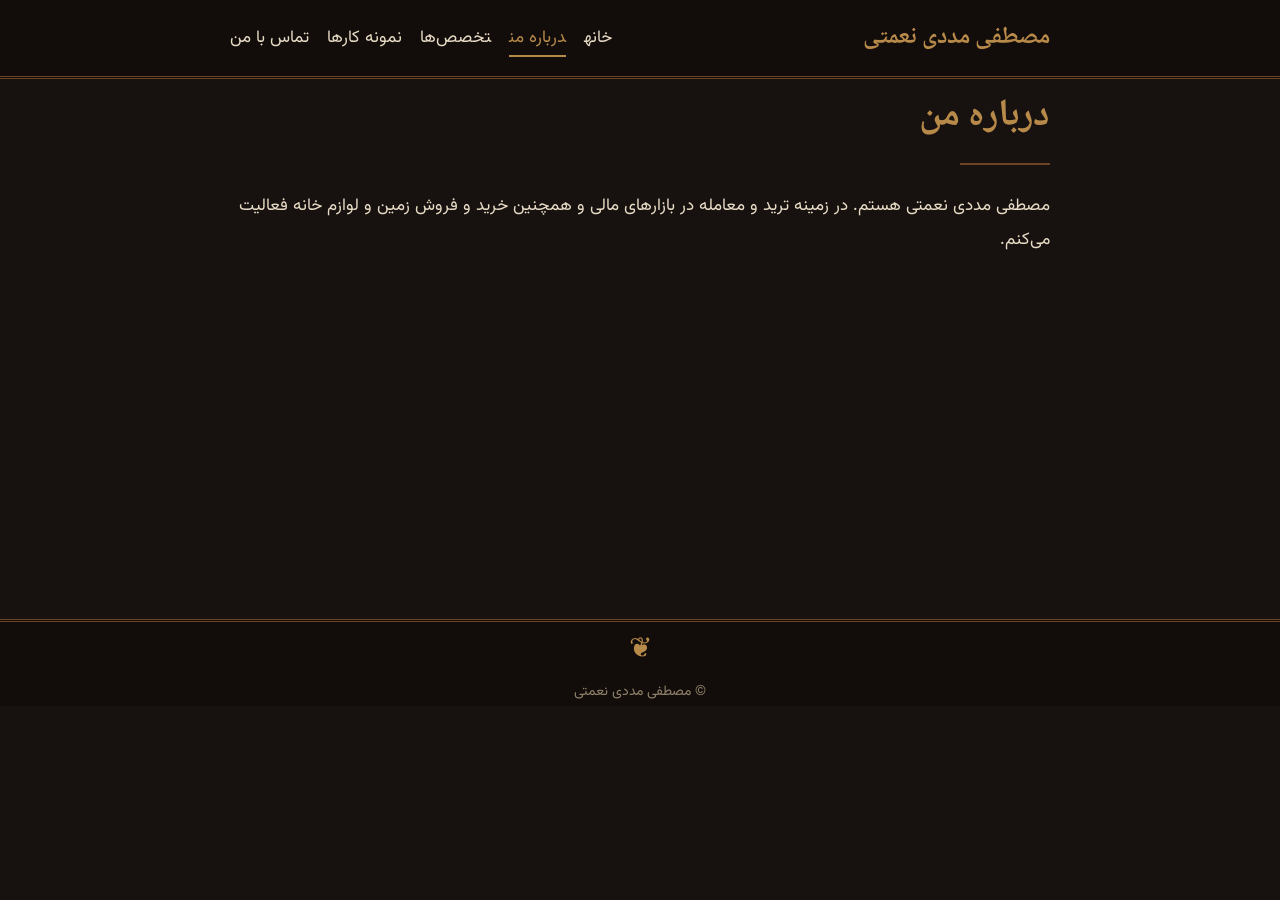
==== about/index.html @ bdc68d98 "Add Mostafa Madadi Nemati personal site (classic brown/black theme) Co-Authored-By: Claude Sonnet 5." ====
<!doctype html>
<html lang="fa" dir="rtl"><head><meta charset="utf-8">
<meta name="viewport" content="width=device-width,initial-scale=1">
<title>درباره من | مصطفی مددی نعمتی</title>
<meta name="description" content="مصطفی مددی نعمتی - ترید و معامله در بازارهای مالی · خرید و فروش زمین و لوازم خانه">
<link rel="preconnect" href="https://fonts.googleapis.com"><link rel="preconnect" href="https://fonts.gstatic.com" crossorigin>
<link href="https://fonts.googleapis.com/css2?family=Noto+Naskh+Arabic:wght@500;700&family=Vazirmatn:wght@400;600&display=swap" rel="stylesheet">
<link rel="stylesheet" href="../style.css"></head>
<body><header><div class="wrap bar"><a class="brand" href="../">مصطفی مددی نعمتی</a><nav><a href="../">خانه</a><a href="../about/" class=active>درباره من</a><a href="../expertise/">تخصص‌ها</a><a href="../portfolio/">نمونه کارها</a><a href="../contact/">تماس با من</a></nav></div></header>
<main class="wrap"><h1>درباره من</h1><div class="rule"></div><p>مصطفی مددی نعمتی هستم. در زمینه ترید و معامله در بازارهای مالی و همچنین خرید و فروش زمین و لوازم خانه فعالیت می‌کنم.</p></main>
<footer><div class="wrap"><span class="orn">❦</span><p>© مصطفی مددی نعمتی</p></div></footer></body></html>
---- style.css ----
:root{--bg:#171210;--panel:#211a16;--ink:#e9dcc6;--gold:#b88a4a;--brown:#6b4423;--line:#3a2c22}
*{box-sizing:border-box}
body{margin:0;background:var(--bg);color:var(--ink);font-family:Vazirmatn,Tahoma,sans-serif;line-height:2;font-size:17px}
.wrap{max-width:860px;margin:0 auto;padding:0 20px}
header{border-bottom:3px double var(--brown);background:#120d0b}
.bar{display:flex;align-items:center;justify-content:space-between;flex-wrap:wrap;gap:8px;padding:14px 20px}
.brand{font-family:"Noto Naskh Arabic",serif;font-weight:700;font-size:24px;color:var(--gold);text-decoration:none}
nav a{color:var(--ink);text-decoration:none;margin-inline-start:18px;padding:4px 0;border-bottom:2px solid transparent}
nav a:hover,nav a.active{color:var(--gold);border-color:var(--gold)}
main{min-height:60vh;padding-top:48px;padding-bottom:48px}
h1{font-family:"Noto Naskh Arabic",serif;color:var(--gold);font-size:38px;margin:0 0 8px}
h2{font-size:19px;margin:0;color:var(--ink)}
.rule{height:2px;width:90px;background:var(--brown);margin:8px 0 24px}
.hero{text-align:center;padding:60px 0}
.hero h1{font-size:50px}
.lead{font-size:19px;color:#bfae92}
.orn{color:var(--gold);font-size:28px}
.btn{display:inline-block;margin-top:20px;padding:8px 28px;border:1px solid var(--gold);color:var(--gold);text-decoration:none;font-weight:600}
.btn:hover{background:var(--gold);color:var(--bg)}
.cards{display:grid;gap:16px}
.card{background:var(--panel);border:1px solid var(--line);border-right:4px solid var(--brown);padding:14px 20px}
a{color:var(--gold)}.muted{color:#8f8068}
footer{border-top:3px double var(--brown);text-align:center;color:#8f8068;background:#120d0b;font-size:14px}
footer p{margin:0 0 14px}
@media(max-width:600px){h1{font-size:30px}.hero h1{font-size:34px}nav a{margin-inline-start:12px}}
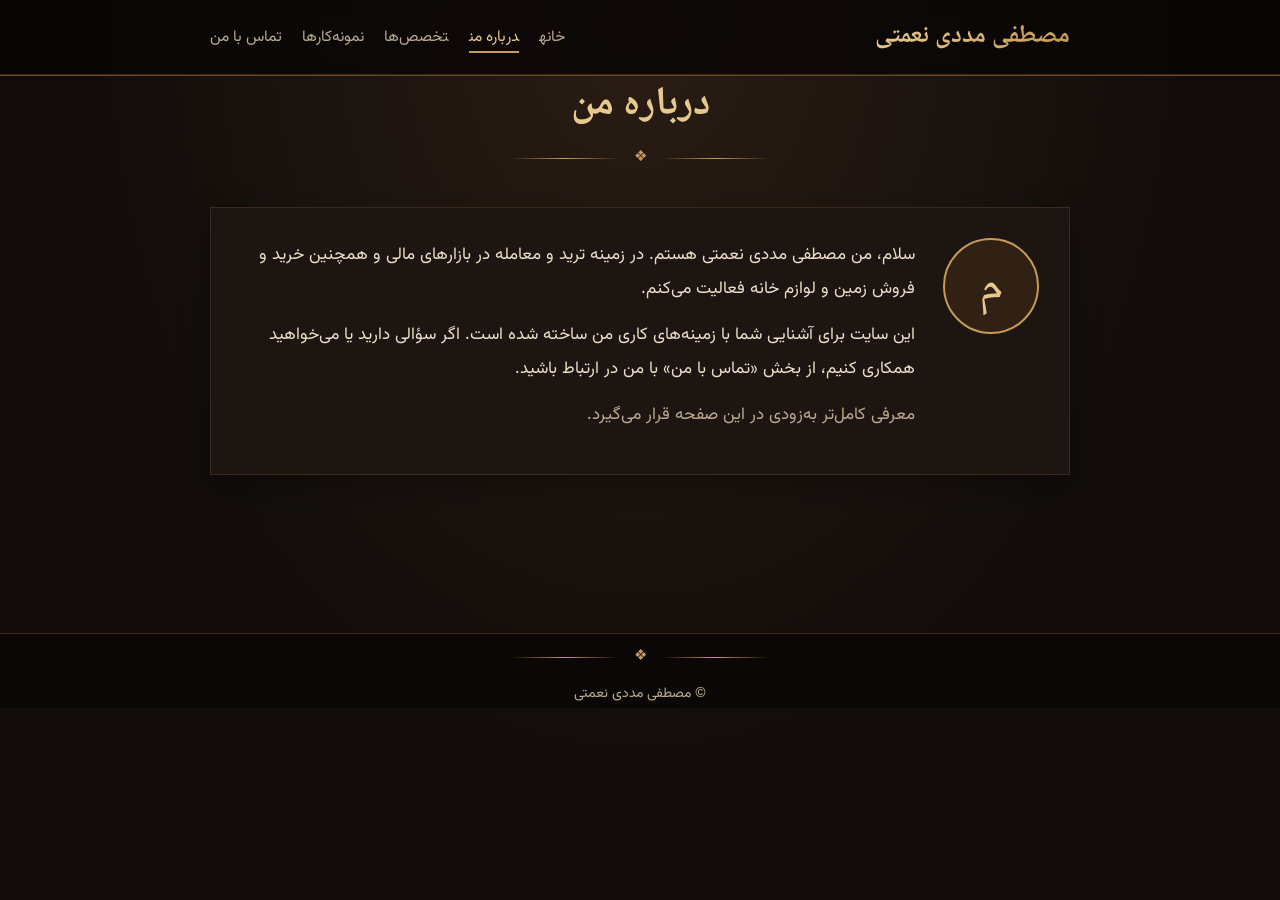
==== commit e61196e1: "Improve design and fix Persian wording Co-Authored-By: Claude Sonnet 5.5 <noreply@anthropic.com> Cla" ====
--- a/about/index.html
+++ b/about/index.html
@@ -2,10 +2,14 @@
 <html lang="fa" dir="rtl"><head><meta charset="utf-8">
 <meta name="viewport" content="width=device-width,initial-scale=1">
 <title>درباره من | مصطفی مددی نعمتی</title>
-<meta name="description" content="مصطفی مددی نعمتی - ترید و معامله در بازارهای مالی · خرید و فروش زمین و لوازم خانه">
+<meta name="description" content="مصطفی مددی نعمتی | ترید و معامله در بازارهای مالی، خرید و فروش زمین و لوازم خانه">
 <link rel="preconnect" href="https://fonts.googleapis.com"><link rel="preconnect" href="https://fonts.gstatic.com" crossorigin>
-<link href="https://fonts.googleapis.com/css2?family=Noto+Naskh+Arabic:wght@500;700&family=Vazirmatn:wght@400;600&display=swap" rel="stylesheet">
+<link href="https://fonts.googleapis.com/css2?family=Noto+Naskh+Arabic:wght@500;700&family=Vazirmatn:wght@400;500;700&display=swap" rel="stylesheet">
 <link rel="stylesheet" href="../style.css"></head>
-<body><header><div class="wrap bar"><a class="brand" href="../">مصطفی مددی نعمتی</a><nav><a href="../">خانه</a><a href="../about/" class=active>درباره من</a><a href="../expertise/">تخصص‌ها</a><a href="../portfolio/">نمونه کارها</a><a href="../contact/">تماس با من</a></nav></div></header>
-<main class="wrap"><h1>درباره من</h1><div class="rule"></div><p>مصطفی مددی نعمتی هستم. در زمینه ترید و معامله در بازارهای مالی و همچنین خرید و فروش زمین و لوازم خانه فعالیت می‌کنم.</p></main>
-<footer><div class="wrap"><span class="orn">❦</span><p>© مصطفی مددی نعمتی</p></div></footer></body></html>+<body><header><div class="wrap bar"><a class="brand" href="../">مصطفی مددی نعمتی</a><nav><a href="../">خانه</a><a href="../about/" class=active>درباره من</a><a href="../expertise/">تخصص‌ها</a><a href="../portfolio/">نمونه‌کارها</a><a href="../contact/">تماس با من</a></nav></div></header>
+<main class="wrap"><div class="head"><h1>درباره من</h1><div class="divider"><span>❖</span></div></div>
+<div class="about"><div class="avatar">م</div><div class="text">
+<p>سلام، من مصطفی مددی نعمتی هستم. در زمینه ترید و معامله در بازارهای مالی و همچنین خرید و فروش زمین و لوازم خانه فعالیت می‌کنم.</p>
+<p>این سایت برای آشنایی شما با زمینه‌های کاری من ساخته شده است. اگر سؤالی دارید یا می‌خواهید همکاری کنیم، از بخش «تماس با من» با من در ارتباط باشید.</p>
+<p class="muted">معرفی کامل‌تر به‌زودی در این صفحه قرار می‌گیرد.</p></div></div></main>
+<footer><div class="wrap"><div class="divider"><span>❖</span></div><p>© مصطفی مددی نعمتی</p></div></footer></body></html>
--- a/style.css
+++ b/style.css
@@ -1,26 +1,48 @@
 
-:root{--bg:#171210;--panel:#211a16;--ink:#e9dcc6;--gold:#b88a4a;--brown:#6b4423;--line:#3a2c22}
+:root{--bg:#120d0b;--panel:#1d1511;--ink:#ecdfc8;--soft:#b9a98f;--gold:#c79a55;--gold2:#e6c88d;--brown:#6b4423;--line:#3a2a1e}
 *{box-sizing:border-box}
-body{margin:0;background:var(--bg);color:var(--ink);font-family:Vazirmatn,Tahoma,sans-serif;line-height:2;font-size:17px}
-.wrap{max-width:860px;margin:0 auto;padding:0 20px}
-header{border-bottom:3px double var(--brown);background:#120d0b}
-.bar{display:flex;align-items:center;justify-content:space-between;flex-wrap:wrap;gap:8px;padding:14px 20px}
-.brand{font-family:"Noto Naskh Arabic",serif;font-weight:700;font-size:24px;color:var(--gold);text-decoration:none}
-nav a{color:var(--ink);text-decoration:none;margin-inline-start:18px;padding:4px 0;border-bottom:2px solid transparent}
-nav a:hover,nav a.active{color:var(--gold);border-color:var(--gold)}
-main{min-height:60vh;padding-top:48px;padding-bottom:48px}
-h1{font-family:"Noto Naskh Arabic",serif;color:var(--gold);font-size:38px;margin:0 0 8px}
-h2{font-size:19px;margin:0;color:var(--ink)}
-.rule{height:2px;width:90px;background:var(--brown);margin:8px 0 24px}
-.hero{text-align:center;padding:60px 0}
-.hero h1{font-size:50px}
-.lead{font-size:19px;color:#bfae92}
-.orn{color:var(--gold);font-size:28px}
-.btn{display:inline-block;margin-top:20px;padding:8px 28px;border:1px solid var(--gold);color:var(--gold);text-decoration:none;font-weight:600}
-.btn:hover{background:var(--gold);color:var(--bg)}
-.cards{display:grid;gap:16px}
-.card{background:var(--panel);border:1px solid var(--line);border-right:4px solid var(--brown);padding:14px 20px}
-a{color:var(--gold)}.muted{color:#8f8068}
-footer{border-top:3px double var(--brown);text-align:center;color:#8f8068;background:#120d0b;font-size:14px}
+html{scroll-behavior:smooth}
+body{margin:0;color:var(--ink);font-family:Vazirmatn,Tahoma,sans-serif;line-height:2;font-size:17px;
+background:radial-gradient(ellipse at top,#2a1d14 0,#120d0b 60%) fixed,var(--bg)}
+.wrap{max-width:900px;margin:0 auto;padding:0 20px}
+header{background:rgba(10,7,6,.85);border-bottom:1px solid var(--line);box-shadow:0 1px 0 var(--brown);position:sticky;top:0;z-index:5;backdrop-filter:blur(6px)}
+.bar{display:flex;align-items:center;justify-content:space-between;flex-wrap:wrap;gap:6px 20px;padding:12px 20px}
+.brand{font-family:"Noto Naskh Arabic",serif;font-weight:700;font-size:25px;text-decoration:none;
+background:linear-gradient(90deg,var(--gold2),var(--gold));-webkit-background-clip:text;background-clip:text;color:transparent}
+nav a{color:var(--soft);text-decoration:none;margin-inline-start:20px;padding:2px 0;font-size:15.5px;border-bottom:2px solid transparent;transition:.2s}
+nav a:hover,nav a.active{color:var(--gold2);border-color:var(--gold)}
+main{min-height:62vh;padding-top:50px;padding-bottom:60px}
+h1{font-family:"Noto Naskh Arabic",serif;font-weight:700;margin:0;line-height:1.5}
+.head{text-align:center;margin-bottom:34px}
+.head h1{font-size:40px;color:var(--gold2)}
+.divider{display:flex;align-items:center;gap:14px;justify-content:center;color:var(--gold);margin:8px auto;max-width:260px}
+.divider:before,.divider:after{content:"";flex:1;height:1px;background:linear-gradient(90deg,transparent,var(--gold),transparent)}
+.divider span{font-size:15px}
+.hero{padding:20px 0}
+.frame{position:relative;text-align:center;padding:56px 24px;border:1px solid var(--brown);
+background:linear-gradient(180deg,rgba(199,154,85,.07),rgba(0,0,0,.15));box-shadow:inset 0 0 0 6px var(--bg),inset 0 0 0 7px var(--brown)}
+.monogram{display:inline-grid;place-items:center;width:78px;height:78px;border:2px solid var(--gold);border-radius:50%;
+font-family:"Noto Naskh Arabic",serif;font-size:42px;color:var(--gold2);margin-bottom:14px;box-shadow:0 0 0 5px var(--bg),0 0 0 6px var(--brown)}
+.hero h1{font-size:50px;color:var(--gold2)}
+.lead{font-size:19px;color:var(--soft);margin:6px 0 18px}
+.chips{display:flex;flex-wrap:wrap;gap:10px;justify-content:center;margin-bottom:26px}
+.chips span{border:1px solid var(--brown);padding:2px 16px;border-radius:30px;font-size:14.5px;color:var(--ink);background:rgba(107,68,35,.2)}
+.btn{display:inline-block;padding:8px 34px;border:1px solid var(--gold);color:var(--gold2);text-decoration:none;font-weight:500;transition:.2s}
+.btn:hover{background:var(--gold);color:#1a110b}
+.about{display:flex;gap:28px;align-items:flex-start;background:var(--panel);border:1px solid var(--line);padding:30px;box-shadow:0 10px 30px rgba(0,0,0,.3)}
+.avatar{flex:none;width:96px;height:96px;display:grid;place-items:center;border:2px solid var(--gold);border-radius:50%;font-family:"Noto Naskh Arabic",serif;font-size:50px;color:var(--gold2);background:rgba(107,68,35,.25)}
+.about p{margin:0 0 12px}
+.cards{display:grid;gap:18px;grid-template-columns:repeat(auto-fit,minmax(240px,1fr))}
+.card{background:var(--panel);border:1px solid var(--line);border-top:3px solid var(--gold);padding:28px 22px;text-align:center;transition:.25s;box-shadow:0 8px 24px rgba(0,0,0,.25)}
+.card:hover{transform:translateY(-4px);border-color:var(--gold)}
+.ic{width:54px;height:54px;margin:0 auto 12px;color:var(--gold2)}
+.card h2{font-family:"Noto Naskh Arabic",serif;font-size:21px;margin:0 0 6px;color:var(--ink)}
+.card p{margin:0;color:var(--soft);font-size:15px;line-height:1.9}
+.empty{text-align:center;padding:50px 20px;border:1px dashed var(--brown);background:rgba(29,21,17,.6);color:var(--soft)}
+.empty span{color:var(--gold);font-size:22px}
+.empty p{margin:6px 0 0}
+.muted{color:var(--soft)}
+footer{border-top:1px solid var(--line);text-align:center;color:var(--soft);font-size:14px;background:#0a0706}
 footer p{margin:0 0 14px}
-@media(max-width:600px){h1{font-size:30px}.hero h1{font-size:34px}nav a{margin-inline-start:12px}}
+@media(max-width:640px){body{font-size:16px}.head h1{font-size:32px}.hero h1{font-size:34px}.frame{padding:40px 14px}
+nav a{margin-inline-start:13px;font-size:14.5px}.about{flex-direction:column;align-items:center;text-align:center;padding:24px 18px}}
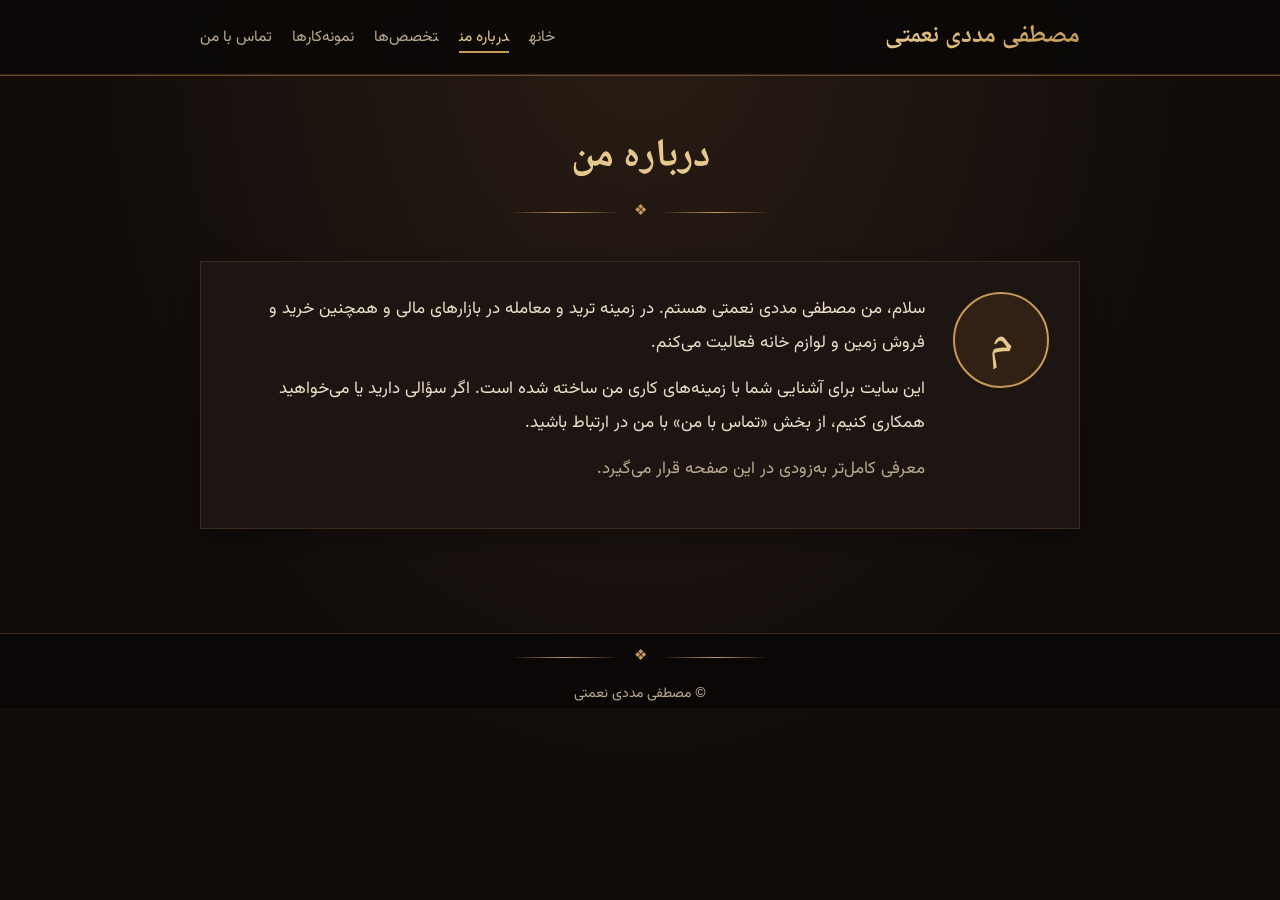
==== commit 9343b27b: "Richer homepage: animated price chart hero, trading, land and home goods sections Co-Authored-By: Cl" ====
--- a/about/index.html
+++ b/about/index.html
@@ -2,14 +2,14 @@
 <html lang="fa" dir="rtl"><head><meta charset="utf-8">
 <meta name="viewport" content="width=device-width,initial-scale=1">
 <title>درباره من | مصطفی مددی نعمتی</title>
-<meta name="description" content="مصطفی مددی نعمتی | ترید و معامله در بازارهای مالی، خرید و فروش زمین و لوازم خانه">
+<meta name="description" content="مصطفی مددی نعمتی | ترید و معامله در بازارهای مالی، خرید و فروش زمین در شمال کشور و تهران، خرید و فروش لوازم خانه">
 <link rel="preconnect" href="https://fonts.googleapis.com"><link rel="preconnect" href="https://fonts.gstatic.com" crossorigin>
 <link href="https://fonts.googleapis.com/css2?family=Noto+Naskh+Arabic:wght@500;700&family=Vazirmatn:wght@400;500;700&display=swap" rel="stylesheet">
 <link rel="stylesheet" href="../style.css"></head>
 <body><header><div class="wrap bar"><a class="brand" href="../">مصطفی مددی نعمتی</a><nav><a href="../">خانه</a><a href="../about/" class=active>درباره من</a><a href="../expertise/">تخصص‌ها</a><a href="../portfolio/">نمونه‌کارها</a><a href="../contact/">تماس با من</a></nav></div></header>
-<main class="wrap"><div class="head"><h1>درباره من</h1><div class="divider"><span>❖</span></div></div>
-<div class="about"><div class="avatar">م</div><div class="text">
+<main><div class="wrap pg"><div class="head"><h1>درباره من</h1><div class="divider"><span>❖</span></div></div><div class="about reveal"><div class="avatar">م</div><div class="text">
 <p>سلام، من مصطفی مددی نعمتی هستم. در زمینه ترید و معامله در بازارهای مالی و همچنین خرید و فروش زمین و لوازم خانه فعالیت می‌کنم.</p>
 <p>این سایت برای آشنایی شما با زمینه‌های کاری من ساخته شده است. اگر سؤالی دارید یا می‌خواهید همکاری کنیم، از بخش «تماس با من» با من در ارتباط باشید.</p>
-<p class="muted">معرفی کامل‌تر به‌زودی در این صفحه قرار می‌گیرد.</p></div></div></main>
-<footer><div class="wrap"><div class="divider"><span>❖</span></div><p>© مصطفی مددی نعمتی</p></div></footer></body></html>+<p class="muted">معرفی کامل‌تر به‌زودی در این صفحه قرار می‌گیرد.</p></div></div></div></main>
+<footer><div class="wrap"><div class="divider"><span>❖</span></div><p>© مصطفی مددی نعمتی</p></div></footer>
+<script src="../script.js"></script></body></html>
--- a/style.css
+++ b/style.css
@@ -1,48 +1,79 @@
-
 :root{--bg:#120d0b;--panel:#1d1511;--ink:#ecdfc8;--soft:#b9a98f;--gold:#c79a55;--gold2:#e6c88d;--brown:#6b4423;--line:#3a2a1e}
 *{box-sizing:border-box}
 html{scroll-behavior:smooth}
-body{margin:0;color:var(--ink);font-family:Vazirmatn,Tahoma,sans-serif;line-height:2;font-size:17px;
-background:radial-gradient(ellipse at top,#2a1d14 0,#120d0b 60%) fixed,var(--bg)}
-.wrap{max-width:900px;margin:0 auto;padding:0 20px}
-header{background:rgba(10,7,6,.85);border-bottom:1px solid var(--line);box-shadow:0 1px 0 var(--brown);position:sticky;top:0;z-index:5;backdrop-filter:blur(6px)}
+body{margin:0;color:var(--ink);font-family:Vazirmatn,Tahoma,sans-serif;line-height:2;font-size:17px;background:radial-gradient(ellipse at top,#2a1d14 0,#120d0b 60%) fixed,var(--bg)}
+.wrap{max-width:920px;margin:0 auto;padding:0 20px}
+.pg{padding-top:50px;padding-bottom:60px;min-height:62vh}
+header{background:rgba(10,7,6,.88);border-bottom:1px solid var(--line);box-shadow:0 1px 0 var(--brown);position:sticky;top:0;z-index:5;backdrop-filter:blur(6px)}
 .bar{display:flex;align-items:center;justify-content:space-between;flex-wrap:wrap;gap:6px 20px;padding:12px 20px}
-.brand{font-family:"Noto Naskh Arabic",serif;font-weight:700;font-size:25px;text-decoration:none;
-background:linear-gradient(90deg,var(--gold2),var(--gold));-webkit-background-clip:text;background-clip:text;color:transparent}
+.brand{font-family:"Noto Naskh Arabic",serif;font-weight:700;font-size:25px;text-decoration:none;background:linear-gradient(90deg,var(--gold2),var(--gold));-webkit-background-clip:text;background-clip:text;color:transparent}
 nav a{color:var(--soft);text-decoration:none;margin-inline-start:20px;padding:2px 0;font-size:15.5px;border-bottom:2px solid transparent;transition:.2s}
 nav a:hover,nav a.active{color:var(--gold2);border-color:var(--gold)}
-main{min-height:62vh;padding-top:50px;padding-bottom:60px}
-h1{font-family:"Noto Naskh Arabic",serif;font-weight:700;margin:0;line-height:1.5}
+h1,h2{font-family:"Noto Naskh Arabic",serif;font-weight:700;margin:0;line-height:1.6}
 .head{text-align:center;margin-bottom:34px}
 .head h1{font-size:40px;color:var(--gold2)}
+.sub{color:var(--soft);margin:4px 0 0}
 .divider{display:flex;align-items:center;gap:14px;justify-content:center;color:var(--gold);margin:8px auto;max-width:260px}
 .divider:before,.divider:after{content:"";flex:1;height:1px;background:linear-gradient(90deg,transparent,var(--gold),transparent)}
 .divider span{font-size:15px}
-.hero{padding:20px 0}
-.frame{position:relative;text-align:center;padding:56px 24px;border:1px solid var(--brown);
-background:linear-gradient(180deg,rgba(199,154,85,.07),rgba(0,0,0,.15));box-shadow:inset 0 0 0 6px var(--bg),inset 0 0 0 7px var(--brown)}
-.monogram{display:inline-grid;place-items:center;width:78px;height:78px;border:2px solid var(--gold);border-radius:50%;
-font-family:"Noto Naskh Arabic",serif;font-size:42px;color:var(--gold2);margin-bottom:14px;box-shadow:0 0 0 5px var(--bg),0 0 0 6px var(--brown)}
-.hero h1{font-size:50px;color:var(--gold2)}
-.lead{font-size:19px;color:var(--soft);margin:6px 0 18px}
-.chips{display:flex;flex-wrap:wrap;gap:10px;justify-content:center;margin-bottom:26px}
-.chips span{border:1px solid var(--brown);padding:2px 16px;border-radius:30px;font-size:14.5px;color:var(--ink);background:rgba(107,68,35,.2)}
-.btn{display:inline-block;padding:8px 34px;border:1px solid var(--gold);color:var(--gold2);text-decoration:none;font-weight:500;transition:.2s}
+/* hero */
+.hero{padding:34px 0 20px}
+.frame{position:relative;overflow:hidden;text-align:center;border:1px solid var(--brown);background:linear-gradient(180deg,#1a120d,#0e0907);box-shadow:inset 0 0 0 6px var(--bg),inset 0 0 0 7px var(--brown),0 20px 50px rgba(0,0,0,.45)}
+#chart{position:absolute;inset:0;width:100%;height:100%;opacity:.9}
+.frame:after{content:"";position:absolute;inset:0;background:radial-gradient(ellipse at center,rgba(18,13,11,.7) 0,rgba(18,13,11,.4) 50%,rgba(18,13,11,0) 100%);pointer-events:none}
+.hero-in{position:relative;z-index:2;padding:60px 24px 70px}
+.monogram{display:inline-grid;place-items:center;width:78px;height:78px;border:2px solid var(--gold);border-radius:50%;font-family:"Noto Naskh Arabic",serif;font-size:42px;color:var(--gold2);margin-bottom:12px;background:rgba(18,13,11,.7);box-shadow:0 0 0 5px rgba(18,13,11,.7),0 0 0 6px var(--brown)}
+.hero h1{font-size:52px;color:var(--gold2);text-shadow:0 2px 20px rgba(0,0,0,.7)}
+.lead{font-size:19px;color:var(--gold);margin:4px 0 10px;font-weight:500}
+.hero-text{max-width:560px;margin:0 auto 22px;color:var(--ink)}
+.chips{display:flex;flex-wrap:wrap;gap:10px;justify-content:center}
+.chips a{border:1px solid var(--gold);padding:3px 24px;border-radius:30px;font-size:15px;color:var(--gold2);background:rgba(18,13,11,.65);text-decoration:none;transition:.2s}
+.chips a:hover{background:var(--gold);color:#1a110b}
+.chart-tag{position:absolute;z-index:3;bottom:16px;inset-inline-start:22px;font-size:12.5px;color:var(--soft);display:flex;align-items:center;gap:7px}
+.chart-tag i{width:8px;height:8px;border-radius:50%;background:#e6c88d;box-shadow:0 0 8px #e6c88d;animation:pulse 1.4s infinite}
+@keyframes pulse{50%{opacity:.25}}
+/* sections */
+.sec{padding:56px 0;border-top:1px solid var(--line)}
+.sec.alt{background:rgba(29,21,17,.55)}
+.sec-head{display:flex;align-items:center;gap:16px;margin-bottom:6px}
+.sec-head .ic{width:52px;height:52px;flex:none;color:var(--gold2);border:1px solid var(--brown);border-radius:50%;padding:11px;background:rgba(107,68,35,.2)}
+.eyebrow{font-size:13px;color:var(--gold);letter-spacing:.5px}
+.sec h2{font-size:30px;color:var(--gold2)}
+.intro{color:var(--soft);margin:6px 0 22px;max-width:640px}
+.tags{list-style:none;margin:0;padding:0;display:flex;flex-wrap:wrap;gap:8px}
+.tags li{border:1px solid var(--brown);background:rgba(107,68,35,.2);padding:0 14px;border-radius:30px;font-size:14px;color:var(--ink)}
+.tags.big{display:grid;grid-template-columns:repeat(auto-fit,minmax(250px,1fr));gap:12px}
+.tags.big li{border-radius:0;border-inline-start:3px solid var(--gold);padding:10px 16px;font-size:16px;background:var(--panel);transition:.25s}
+.tags.big li:hover{transform:translateX(-4px);border-color:var(--gold2)}
+.regions,.goods{display:grid;grid-template-columns:repeat(auto-fit,minmax(190px,1fr));gap:14px}
+.region,.good{background:var(--panel);border:1px solid var(--line);border-top:3px solid var(--gold);padding:20px;text-align:center;display:flex;flex-direction:column;transition:.25s}
+.region:hover,.good:hover{transform:translateY(-4px);border-color:var(--gold)}
+.region b,.good b{font-family:"Noto Naskh Arabic",serif;font-size:24px;color:var(--gold2);line-height:1.6}
+.region span,.good span{color:var(--soft);font-size:14.5px}
+.note{margin:18px 0 0;color:var(--soft);font-size:15px}
+.cta{text-align:center;padding:64px 0;border-top:1px solid var(--line);background:radial-gradient(ellipse at center,rgba(199,154,85,.1),transparent 70%)}
+.cta h2{font-size:30px;color:var(--gold2)}
+.cta p{color:var(--soft);margin:6px 0 20px}
+.btn{display:inline-block;padding:8px 36px;border:1px solid var(--gold);color:var(--gold2);text-decoration:none;font-weight:500;transition:.2s}
 .btn:hover{background:var(--gold);color:#1a110b}
+/* other pages */
 .about{display:flex;gap:28px;align-items:flex-start;background:var(--panel);border:1px solid var(--line);padding:30px;box-shadow:0 10px 30px rgba(0,0,0,.3)}
 .avatar{flex:none;width:96px;height:96px;display:grid;place-items:center;border:2px solid var(--gold);border-radius:50%;font-family:"Noto Naskh Arabic",serif;font-size:50px;color:var(--gold2);background:rgba(107,68,35,.25)}
 .about p{margin:0 0 12px}
-.cards{display:grid;gap:18px;grid-template-columns:repeat(auto-fit,minmax(240px,1fr))}
+.cards{display:grid;gap:18px;grid-template-columns:repeat(auto-fit,minmax(250px,1fr))}
 .card{background:var(--panel);border:1px solid var(--line);border-top:3px solid var(--gold);padding:28px 22px;text-align:center;transition:.25s;box-shadow:0 8px 24px rgba(0,0,0,.25)}
 .card:hover{transform:translateY(-4px);border-color:var(--gold)}
-.ic{width:54px;height:54px;margin:0 auto 12px;color:var(--gold2)}
-.card h2{font-family:"Noto Naskh Arabic",serif;font-size:21px;margin:0 0 6px;color:var(--ink)}
-.card p{margin:0;color:var(--soft);font-size:15px;line-height:1.9}
+.card .ic{width:54px;height:54px;margin:0 auto 12px;color:var(--gold2)}
+.card h2{font-size:22px;margin:0 0 4px;color:var(--ink)}
+.card p{margin:0 0 12px;color:var(--soft);font-size:15px}
+.card .tags{justify-content:center}
 .empty{text-align:center;padding:50px 20px;border:1px dashed var(--brown);background:rgba(29,21,17,.6);color:var(--soft)}
-.empty span{color:var(--gold);font-size:22px}
-.empty p{margin:6px 0 0}
+.empty span{color:var(--gold);font-size:22px}.empty p{margin:6px 0 0}
 .muted{color:var(--soft)}
 footer{border-top:1px solid var(--line);text-align:center;color:var(--soft);font-size:14px;background:#0a0706}
 footer p{margin:0 0 14px}
-@media(max-width:640px){body{font-size:16px}.head h1{font-size:32px}.hero h1{font-size:34px}.frame{padding:40px 14px}
-nav a{margin-inline-start:13px;font-size:14.5px}.about{flex-direction:column;align-items:center;text-align:center;padding:24px 18px}}
+.reveal{opacity:0;transform:translateY(22px);transition:opacity .7s,transform .7s}
+.reveal.in{opacity:1;transform:none}
+@media(prefers-reduced-motion:reduce){.reveal{opacity:1;transform:none;transition:none}.chart-tag i{animation:none}}
+@media(max-width:640px){body{font-size:16px}.head h1{font-size:32px}.hero h1{font-size:34px}.hero-in{padding:44px 14px 56px}.sec h2{font-size:25px}
+nav a{margin-inline-start:13px;font-size:14.5px}.about{flex-direction:column;align-items:center;text-align:center;padding:24px 18px}.sec{padding:42px 0}}
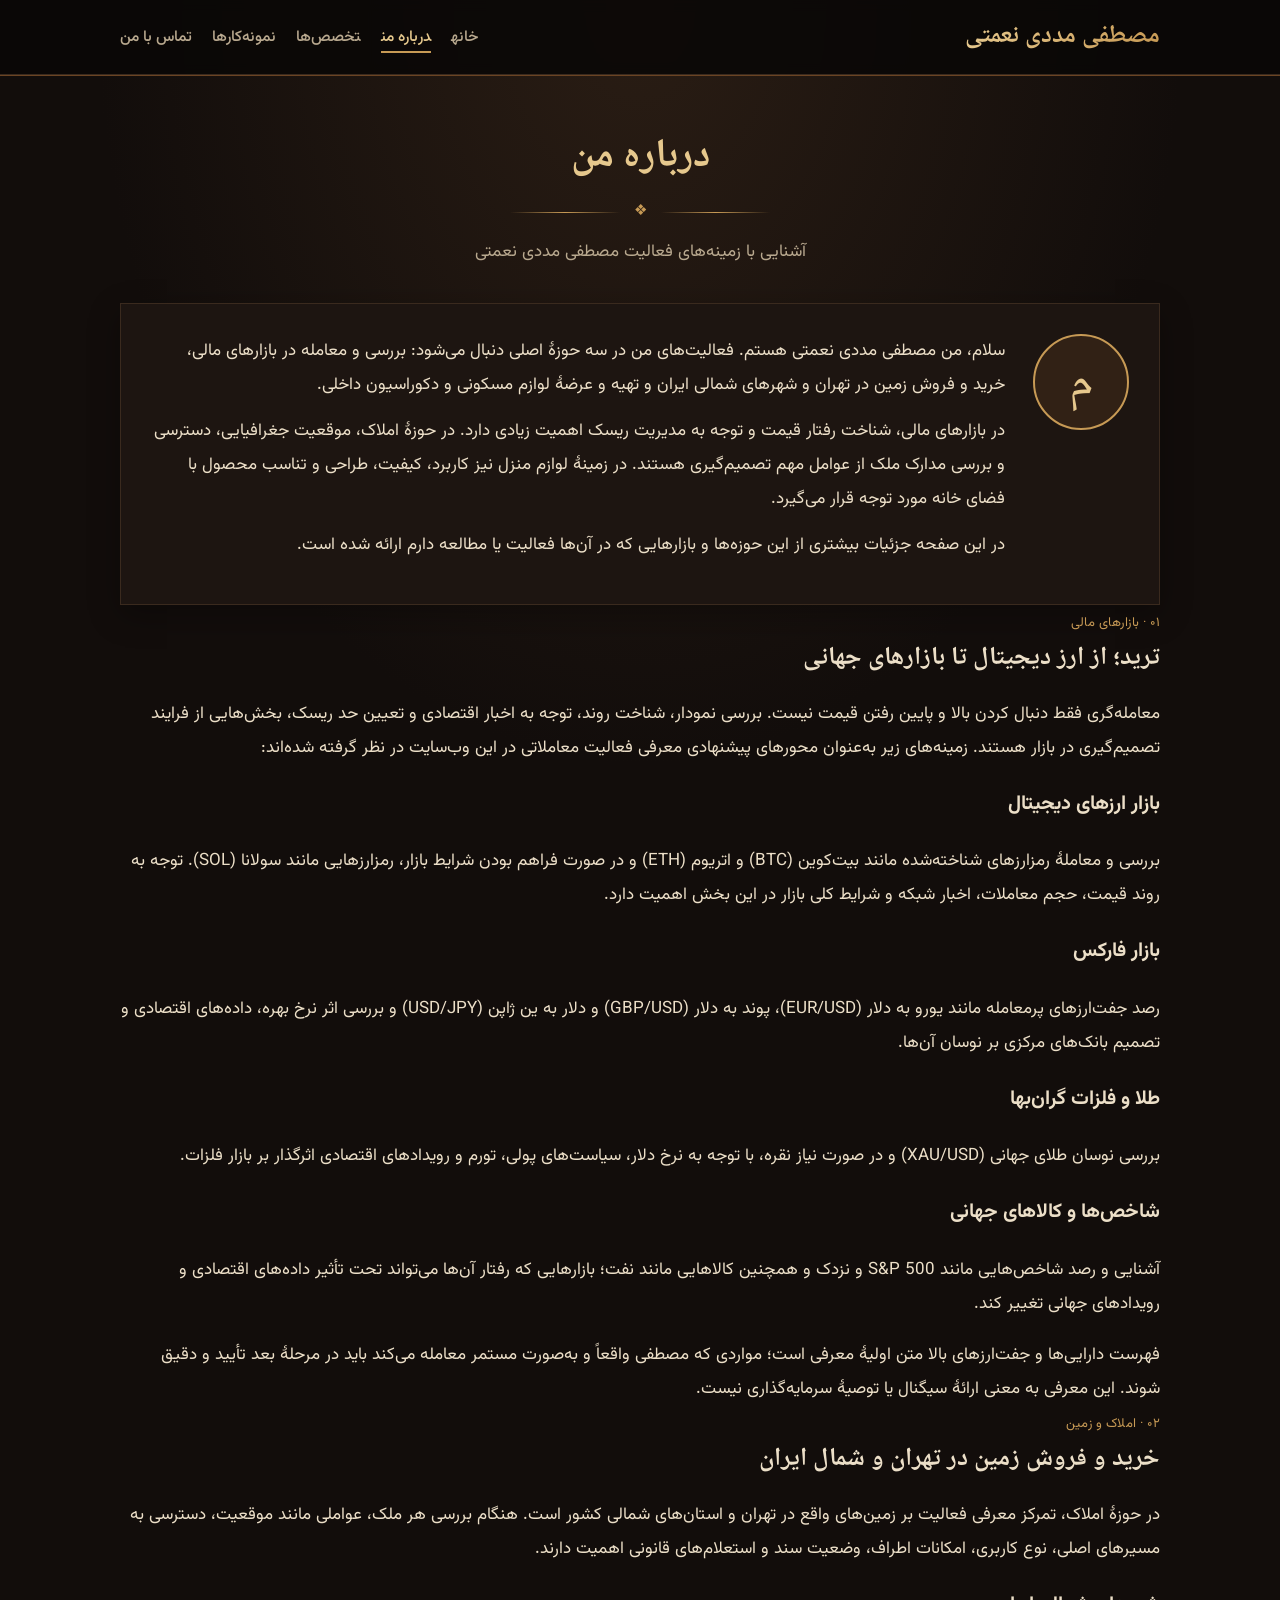
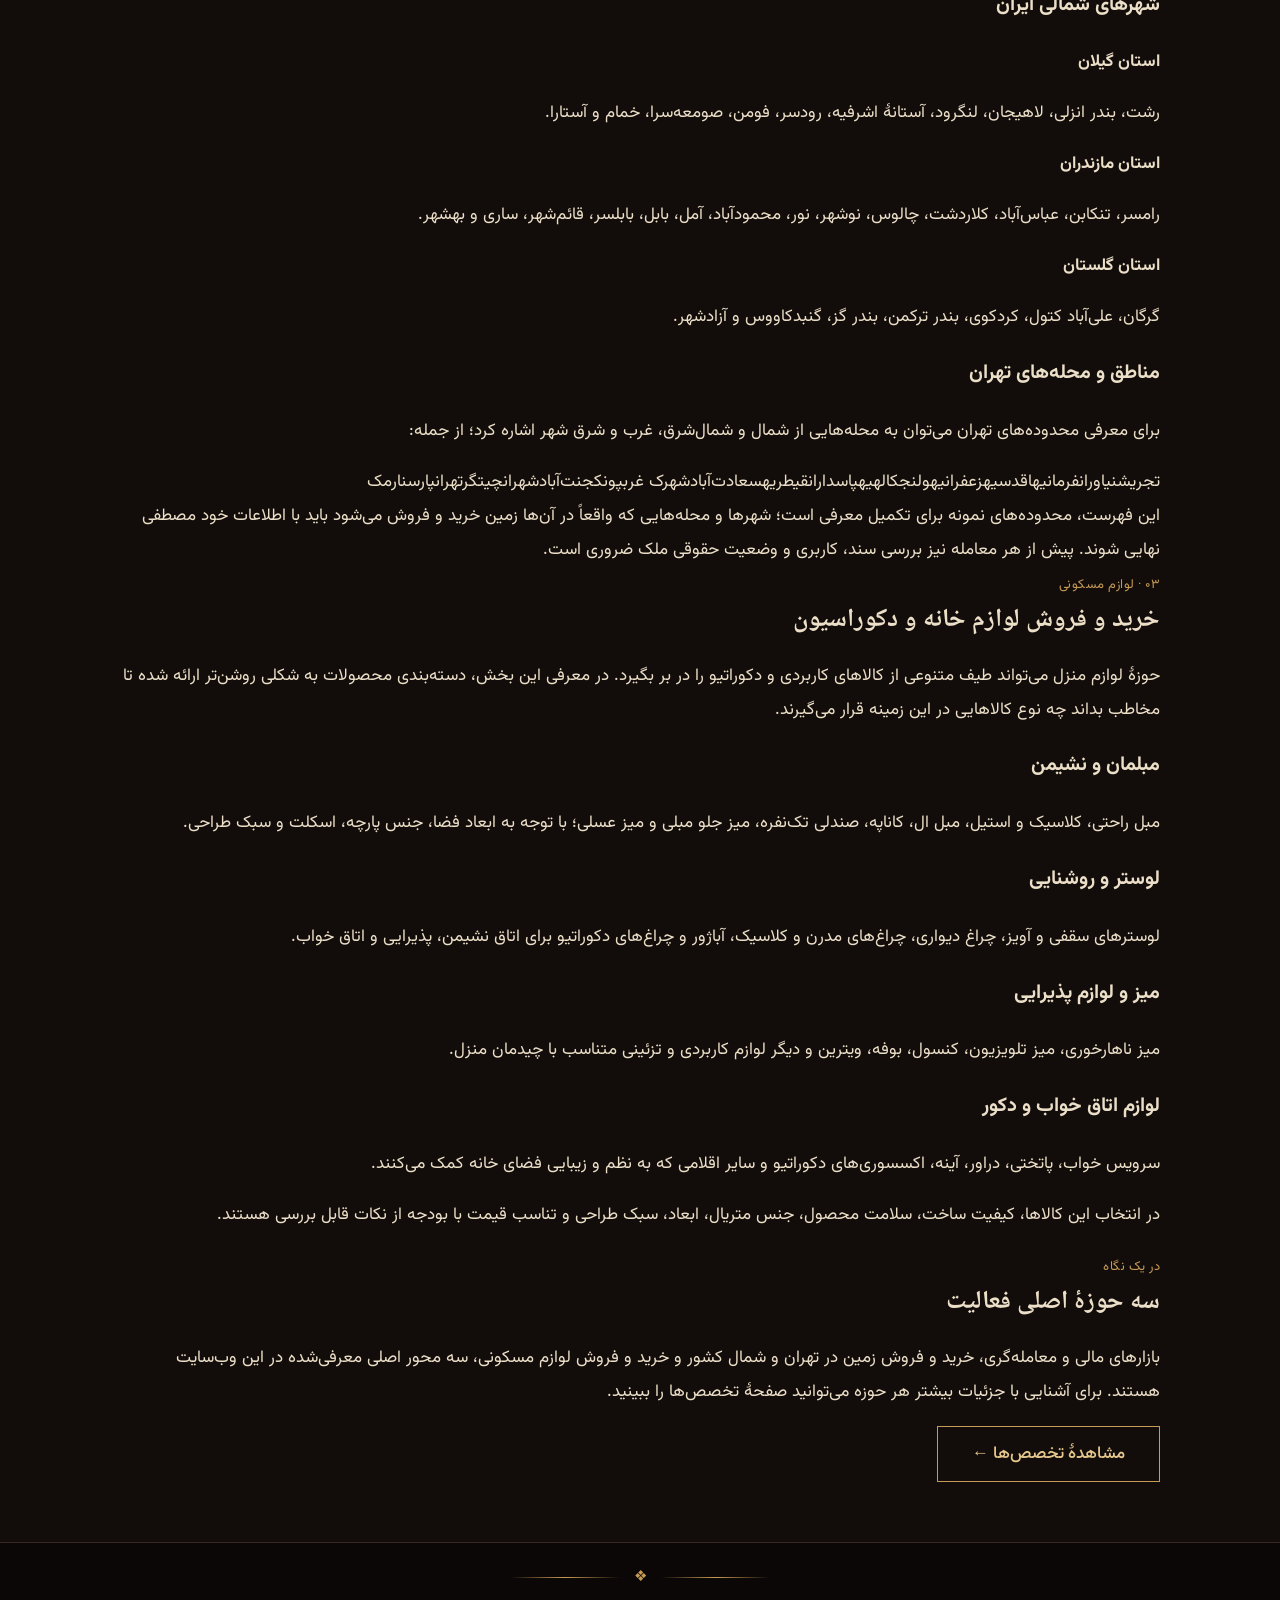
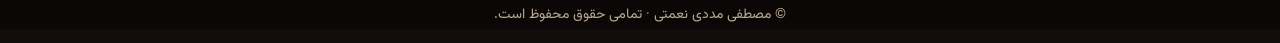
==== commit 404ee752: "Improve Persian copy and expand site information" ====
--- a/about/index.html
+++ b/about/index.html
@@ -1,15 +1,63 @@
 <!doctype html>
-<html lang="fa" dir="rtl"><head><meta charset="utf-8">
-<meta name="viewport" content="width=device-width,initial-scale=1">
-<title>درباره من | مصطفی مددی نعمتی</title>
-<meta name="description" content="مصطفی مددی نعمتی | ترید و معامله در بازارهای مالی، خرید و فروش زمین در شمال کشور و تهران، خرید و فروش لوازم خانه">
+<html lang="fa" dir="rtl">
+<head>
+<meta charset="utf-8"><meta name="viewport" content="width=device-width,initial-scale=1">
+<title>درباره مصطفی مددی نعمتی | بازارهای مالی، املاک و لوازم منزل</title>
+<meta name="description" content="آشنایی با مصطفی مددی نعمتی و زمینه‌های فعالیت او در بازارهای مالی، خرید و فروش زمین در تهران و شهرهای شمالی ایران و لوازم منزل.">
 <link rel="preconnect" href="https://fonts.googleapis.com"><link rel="preconnect" href="https://fonts.gstatic.com" crossorigin>
-<link href="https://fonts.googleapis.com/css2?family=Noto+Naskh+Arabic:wght@500;700&family=Vazirmatn:wght@400;500;700&display=swap" rel="stylesheet">
-<link rel="stylesheet" href="../style.css"></head>
-<body><header><div class="wrap bar"><a class="brand" href="../">مصطفی مددی نعمتی</a><nav><a href="../">خانه</a><a href="../about/" class=active>درباره من</a><a href="../expertise/">تخصص‌ها</a><a href="../portfolio/">نمونه‌کارها</a><a href="../contact/">تماس با من</a></nav></div></header>
-<main><div class="wrap pg"><div class="head"><h1>درباره من</h1><div class="divider"><span>❖</span></div></div><div class="about reveal"><div class="avatar">م</div><div class="text">
-<p>سلام، من مصطفی مددی نعمتی هستم. در زمینه ترید و معامله در بازارهای مالی و همچنین خرید و فروش زمین و لوازم خانه فعالیت می‌کنم.</p>
-<p>این سایت برای آشنایی شما با زمینه‌های کاری من ساخته شده است. اگر سؤالی دارید یا می‌خواهید همکاری کنیم، از بخش «تماس با من» با من در ارتباط باشید.</p>
-<p class="muted">معرفی کامل‌تر به‌زودی در این صفحه قرار می‌گیرد.</p></div></div></div></main>
-<footer><div class="wrap"><div class="divider"><span>❖</span></div><p>© مصطفی مددی نعمتی</p></div></footer>
-<script src="../script.js"></script></body></html>+<link href="https://fonts.googleapis.com/css2?family=Noto+Naskh+Arabic:wght@500;700&family=Vazirmatn:wght@400;500;600;700&display=swap" rel="stylesheet">
+<link rel="stylesheet" href="../style.css">
+</head>
+<body>
+<header><div class="wrap bar"><a class="brand" href="../">مصطفی مددی نعمتی</a><nav aria-label="منوی اصلی"><a href="../">خانه</a><a href="../about/" class="active">درباره من</a><a href="../expertise/">تخصص‌ها</a><a href="../portfolio/">نمونه‌کارها</a><a href="../contact/">تماس با من</a></nav></div></header>
+<main>
+<div class="wrap pg about-page">
+<div class="head"><h1>درباره من</h1><div class="divider"><span>❖</span></div><p class="sub">آشنایی با زمینه‌های فعالیت مصطفی مددی نعمتی</p></div>
+<section class="about reveal"><div class="avatar">م</div><div class="text">
+<p>سلام، من مصطفی مددی نعمتی هستم. فعالیت‌های من در سه حوزهٔ اصلی دنبال می‌شود: بررسی و معامله در بازارهای مالی، خرید و فروش زمین در تهران و شهرهای شمالی ایران و تهیه و عرضهٔ لوازم مسکونی و دکوراسیون داخلی.</p>
+<p>در بازارهای مالی، شناخت رفتار قیمت و توجه به مدیریت ریسک اهمیت زیادی دارد. در حوزهٔ املاک، موقعیت جغرافیایی، دسترسی و بررسی مدارک ملک از عوامل مهم تصمیم‌گیری هستند. در زمینهٔ لوازم منزل نیز کاربرد، کیفیت، طراحی و تناسب محصول با فضای خانه مورد توجه قرار می‌گیرد.</p>
+<p>در این صفحه جزئیات بیشتری از این حوزه‌ها و بازارهایی که در آن‌ها فعالیت یا مطالعه دارم ارائه شده است.</p>
+</div></section>
+
+<section class="about-detail reveal"><span class="eyebrow">۰۱ · بازارهای مالی</span><h2>ترید؛ از ارز دیجیتال تا بازارهای جهانی</h2>
+<p>معامله‌گری فقط دنبال کردن بالا و پایین رفتن قیمت نیست. بررسی نمودار، شناخت روند، توجه به اخبار اقتصادی و تعیین حد ریسک، بخش‌هایی از فرایند تصمیم‌گیری در بازار هستند. زمینه‌های زیر به‌عنوان محورهای پیشنهادی معرفی فعالیت معاملاتی در این وب‌سایت در نظر گرفته شده‌اند:</p>
+<div class="about-market-grid">
+<article><h3>بازار ارزهای دیجیتال</h3><p>بررسی و معاملهٔ رمزارزهای شناخته‌شده مانند بیت‌کوین (BTC) و اتریوم (ETH) و در صورت فراهم بودن شرایط بازار، رمزارزهایی مانند سولانا (SOL). توجه به روند قیمت، حجم معاملات، اخبار شبکه و شرایط کلی بازار در این بخش اهمیت دارد.</p></article>
+<article><h3>بازار فارکس</h3><p>رصد جفت‌ارزهای پرمعامله مانند یورو به دلار (EUR/USD)، پوند به دلار (GBP/USD) و دلار به ین ژاپن (USD/JPY) و بررسی اثر نرخ بهره، داده‌های اقتصادی و تصمیم بانک‌های مرکزی بر نوسان آن‌ها.</p></article>
+<article><h3>طلا و فلزات گران‌بها</h3><p>بررسی نوسان طلای جهانی (XAU/USD) و در صورت نیاز نقره، با توجه به نرخ دلار، سیاست‌های پولی، تورم و رویدادهای اقتصادی اثرگذار بر بازار فلزات.</p></article>
+<article><h3>شاخص‌ها و کالاهای جهانی</h3><p>آشنایی و رصد شاخص‌هایی مانند S&amp;P 500 و نزدک و همچنین کالاهایی مانند نفت؛ بازارهایی که رفتار آن‌ها می‌تواند تحت تأثیر داده‌های اقتصادی و رویدادهای جهانی تغییر کند.</p></article>
+</div>
+<div class="about-note">فهرست دارایی‌ها و جفت‌ارزهای بالا متن اولیهٔ معرفی است؛ مواردی که مصطفی واقعاً و به‌صورت مستمر معامله می‌کند باید در مرحلهٔ بعد تأیید و دقیق شوند. این معرفی به معنی ارائهٔ سیگنال یا توصیهٔ سرمایه‌گذاری نیست.</div>
+</section>
+
+<section class="about-detail reveal"><span class="eyebrow">۰۲ · املاک و زمین</span><h2>خرید و فروش زمین در تهران و شمال ایران</h2>
+<p>در حوزهٔ املاک، تمرکز معرفی فعالیت بر زمین‌های واقع در تهران و استان‌های شمالی کشور است. هنگام بررسی هر ملک، عواملی مانند موقعیت، دسترسی به مسیرهای اصلی، نوع کاربری، امکانات اطراف، وضعیت سند و استعلام‌های قانونی اهمیت دارند.</p>
+<h3>شهرهای شمالی ایران</h3>
+<div class="place-columns">
+<div><b>استان گیلان</b><p>رشت، بندر انزلی، لاهیجان، لنگرود، آستانهٔ اشرفیه، رودسر، فومن، صومعه‌سرا، خمام و آستارا.</p></div>
+<div><b>استان مازندران</b><p>رامسر، تنکابن، عباس‌آباد، کلاردشت، چالوس، نوشهر، نور، محمودآباد، آمل، بابل، بابلسر، قائم‌شهر، ساری و بهشهر.</p></div>
+<div><b>استان گلستان</b><p>گرگان، علی‌آباد کتول، کردکوی، بندر ترکمن، بندر گز، گنبدکاووس و آزادشهر.</p></div>
+</div>
+<h3>مناطق و محله‌های تهران</h3>
+<p>برای معرفی محدوده‌های تهران می‌توان به محله‌هایی از شمال و شمال‌شرق، غرب و شرق شهر اشاره کرد؛ از جمله:</p>
+<div class="place-tags"><span>تجریش</span><span>نیاوران</span><span>فرمانیه</span><span>اقدسیه</span><span>زعفرانیه</span><span>ولنجک</span><span>الهیه</span><span>پاسداران</span><span>قیطریه</span><span>سعادت‌آباد</span><span>شهرک غرب</span><span>پونک</span><span>جنت‌آباد</span><span>شهران</span><span>چیتگر</span><span>تهرانپارس</span><span>نارمک</span></div>
+<div class="about-note">این فهرست، محدوده‌های نمونه برای تکمیل معرفی است؛ شهرها و محله‌هایی که واقعاً در آن‌ها زمین خرید و فروش می‌شود باید با اطلاعات خود مصطفی نهایی شوند. پیش از هر معامله نیز بررسی سند، کاربری و وضعیت حقوقی ملک ضروری است.</div>
+</section>
+
+<section class="about-detail reveal"><span class="eyebrow">۰۳ · لوازم مسکونی</span><h2>خرید و فروش لوازم خانه و دکوراسیون</h2>
+<p>حوزهٔ لوازم منزل می‌تواند طیف متنوعی از کالاهای کاربردی و دکوراتیو را در بر بگیرد. در معرفی این بخش، دسته‌بندی محصولات به شکلی روشن‌تر ارائه شده تا مخاطب بداند چه نوع کالاهایی در این زمینه قرار می‌گیرند.</p>
+<div class="about-market-grid">
+<article><h3>مبلمان و نشیمن</h3><p>مبل راحتی، کلاسیک و استیل، مبل ال، کاناپه، صندلی تک‌نفره، میز جلو مبلی و میز عسلی؛ با توجه به ابعاد فضا، جنس پارچه، اسکلت و سبک طراحی.</p></article>
+<article><h3>لوستر و روشنایی</h3><p>لوسترهای سقفی و آویز، چراغ دیواری، چراغ‌های مدرن و کلاسیک، آباژور و چراغ‌های دکوراتیو برای اتاق نشیمن، پذیرایی و اتاق خواب.</p></article>
+<article><h3>میز و لوازم پذیرایی</h3><p>میز ناهارخوری، میز تلویزیون، کنسول، بوفه، ویترین و دیگر لوازم کاربردی و تزئینی متناسب با چیدمان منزل.</p></article>
+<article><h3>لوازم اتاق خواب و دکور</h3><p>سرویس خواب، پاتختی، دراور، آینه، اکسسوری‌های دکوراتیو و سایر اقلامی که به نظم و زیبایی فضای خانه کمک می‌کنند.</p></article>
+</div>
+<p>در انتخاب این کالاها، کیفیت ساخت، سلامت محصول، جنس متریال، ابعاد، سبک طراحی و تناسب قیمت با بودجه از نکات قابل بررسی هستند.</p>
+</section>
+
+<section class="about-detail about-summary reveal"><span class="eyebrow">در یک نگاه</span><h2>سه حوزهٔ اصلی فعالیت</h2><p>بازارهای مالی و معامله‌گری، خرید و فروش زمین در تهران و شمال کشور و خرید و فروش لوازم مسکونی، سه محور اصلی معرفی‌شده در این وب‌سایت هستند. برای آشنایی با جزئیات بیشتر هر حوزه می‌توانید صفحهٔ تخصص‌ها را ببینید.</p><a class="btn" href="../expertise/">مشاهدهٔ تخصص‌ها ←</a></section>
+</div>
+</main>
+<footer><div class="wrap"><div class="divider"><span>❖</span></div><p>© مصطفی مددی نعمتی · تمامی حقوق محفوظ است.</p></div></footer>
+<script src="../script.js"></script>
+</body></html>
--- a/style.css
+++ b/style.css
@@ -77,3 +77,101 @@
 @media(prefers-reduced-motion:reduce){.reveal{opacity:1;transform:none;transition:none}.chart-tag i{animation:none}}
 @media(max-width:640px){body{font-size:16px}.head h1{font-size:32px}.hero h1{font-size:34px}.hero-in{padding:44px 14px 56px}.sec h2{font-size:25px}
 nav a{margin-inline-start:13px;font-size:14.5px}.about{flex-direction:column;align-items:center;text-align:center;padding:24px 18px}.sec{padding:42px 0}}
+
+/* Homepage visual refinement */
+:root{--gold3:#f4dfb4}
+.wrap{max-width:1080px}
+.bar{min-height:72px}
+nav a{font-weight:500}
+.hero{padding:42px 0 28px}
+.frame{min-height:540px;border-radius:5px;background:linear-gradient(135deg,#1b120d 0%,#100a08 55%,#24170f 100%);box-shadow:inset 0 0 0 6px rgba(18,13,11,.9),inset 0 0 0 7px rgba(199,154,85,.5),0 28px 70px rgba(0,0,0,.48)}
+#chart{opacity:.82}
+.frame:after{background:linear-gradient(90deg,rgba(18,13,11,.25),rgba(18,13,11,.72) 48%,rgba(18,13,11,.25))}
+.hero-in{max-width:760px;margin:auto;padding:68px 28px 78px}
+.hero h1{font-size:clamp(38px,6vw,58px);letter-spacing:-1px}
+.hero-kicker{display:block;color:var(--gold);font-size:13px;letter-spacing:.4px;margin:0 0 8px}
+.hero-text{max-width:680px;line-height:2.25;color:#e5d7c0}
+.market-float{position:absolute;z-index:3;top:24px;inset-inline-start:26px;display:flex;align-items:center;gap:10px;padding:10px 14px;background:rgba(13,9,7,.78);border:1px solid rgba(199,154,85,.38);backdrop-filter:blur(8px);text-align:right;box-shadow:0 8px 30px #0005}
+.market-symbol{width:34px;height:34px;display:grid;place-items:center;border-radius:50%;background:rgba(199,154,85,.18);color:var(--gold2);font-size:22px}
+.market-float b,.market-float small{display:block;line-height:1.5}
+.market-float b{font-size:11px;letter-spacing:1.4px;color:var(--gold2)}
+.market-float small{font-size:10px;color:var(--soft)}
+.market-pulse{font-size:9px;color:#9cc58c;animation:pulse 1.5s infinite;margin-inline-start:8px}
+.chart-tag{background:rgba(10,7,6,.62);padding:4px 10px;border:1px solid rgba(199,154,85,.2)}
+.intro-strip{padding:38px 0 34px;border-bottom:1px solid var(--line);background:linear-gradient(110deg,rgba(199,154,85,.08),transparent 70%)}
+.intro-grid{display:grid;grid-template-columns:.9fr 1.1fr;gap:42px;align-items:center}
+.intro-grid h2{font-size:25px;color:var(--gold2);margin-top:4px}
+.intro-grid p{margin:0;color:var(--soft);line-height:2.2}
+.sec{padding:76px 0}
+.sec-head{margin-bottom:18px}
+.sec-head .ic{width:60px;height:60px;padding:13px}
+.sec h2{font-size:clamp(25px,3vw,34px)}
+.section-copy{max-width:900px;color:#c8b99f;line-height:2.35;margin:12px 0 28px}
+.expertise-grid{display:grid;grid-template-columns:repeat(3,minmax(0,1fr));gap:14px}
+.expertise-card{position:relative;min-height:178px;padding:22px 20px;background:linear-gradient(145deg,rgba(39,27,19,.96),rgba(25,17,13,.96));border:1px solid var(--line);border-top:2px solid var(--gold);transition:transform .25s,border-color .25s,box-shadow .25s}
+.expertise-card:hover{transform:translateY(-5px);border-color:var(--gold);box-shadow:0 14px 28px #0003}
+.card-number{font-size:11px;color:var(--gold);letter-spacing:1.5px}
+.expertise-card h3,.steps-grid h3{font-family:"Noto Naskh Arabic",serif;color:var(--gold2);font-size:20px;margin:4px 0}
+.expertise-card p,.steps-grid p{font-size:14px;line-height:2.1;color:var(--soft);margin:0}
+.regions{grid-template-columns:repeat(4,minmax(0,1fr));gap:12px}
+.region{min-height:170px;justify-content:center;padding:20px 14px;background:linear-gradient(160deg,#241911,#17100c);border:1px solid var(--line);border-top:2px solid var(--gold)}
+.region-mark{font-size:12px;color:var(--gold);margin-bottom:6px}
+.region b{font-size:21px}
+.region span:last-child{line-height:1.9}
+.land-callout{margin-top:22px;padding:20px 24px;border-inline-start:3px solid var(--gold);background:rgba(199,154,85,.07)}
+.land-callout b{color:var(--gold2)}
+.land-callout p{margin:5px 0 0;color:var(--soft);font-size:14px}
+.goods{grid-template-columns:repeat(3,minmax(0,1fr));gap:14px}
+.good{min-height:190px;justify-content:center;padding:24px 18px;background:linear-gradient(160deg,#241911,#17100c);border:1px solid var(--line);border-top:2px solid var(--gold)}
+.good-icon{font-size:28px;color:var(--gold);margin-bottom:5px}
+.good b{font-size:21px}
+.good span:last-child{line-height:2}
+.note{border-top:1px solid var(--line);padding-top:14px}
+.steps-grid{display:grid;grid-template-columns:repeat(3,minmax(0,1fr));gap:18px;margin-top:26px}
+.steps-grid>div{padding:20px;background:rgba(18,13,11,.55);border:1px solid var(--line)}
+.steps-grid>div>b{display:grid;place-items:center;width:34px;height:34px;border:1px solid var(--gold);border-radius:50%;color:var(--gold2);font-size:14px}
+.cta{padding:78px 0}
+.cta h2{font-size:36px;margin-top:5px}
+.cta p{max-width:600px;margin:10px auto 24px;line-height:2.2}
+.btn{padding:10px 34px}
+.btn span{margin-inline-start:8px}
+footer{padding:12px 0 0}
+@media(max-width:760px){
+ .wrap{padding-inline:18px}
+ .bar{justify-content:center}
+ .brand{font-size:22px}
+ nav{display:flex;justify-content:center;flex-wrap:wrap;gap:2px 14px}
+ nav a{margin:0;font-size:13px}
+ .hero{padding-top:24px}
+ .frame{min-height:570px}
+ .hero-in{padding:92px 18px 76px}
+ .market-float{top:15px;inset-inline-start:15px}
+ .intro-grid{grid-template-columns:1fr;gap:10px}
+ .sec{padding:54px 0}
+ .expertise-grid{grid-template-columns:repeat(2,minmax(0,1fr))}
+ .regions{grid-template-columns:repeat(2,minmax(0,1fr))}
+ .goods{grid-template-columns:1fr}
+ .good{min-height:145px}
+ .steps-grid{grid-template-columns:1fr}
+}
+@media(max-width:430px){
+ .hero h1{font-size:34px}
+ .hero-in{padding-inline:12px}
+ .lead{font-size:16px}
+ .hero-text{font-size:14px}
+ .chips a{padding:3px 15px;font-size:13px}
+ .expertise-grid{grid-template-columns:1fr}
+ .expertise-card{min-height:auto}
+ .sec-head .ic{width:48px;height:48px;padding:10px}
+ .sec h2{font-size:23px}
+ .regions{gap:9px}
+ .region{padding:16px 9px;min-height:155px}
+ .region b{font-size:18px}
+ .region span:last-child{font-size:12px}
+ .chart-tag{font-size:10px;inset-inline-start:10px}
+}
+@media(prefers-reduced-motion:reduce){
+ .market-pulse{animation:none}
+ .expertise-card,.region,.good{transition:none}
+ .expertise-card:hover,.region:hover,.good:hover{transform:none}
+}
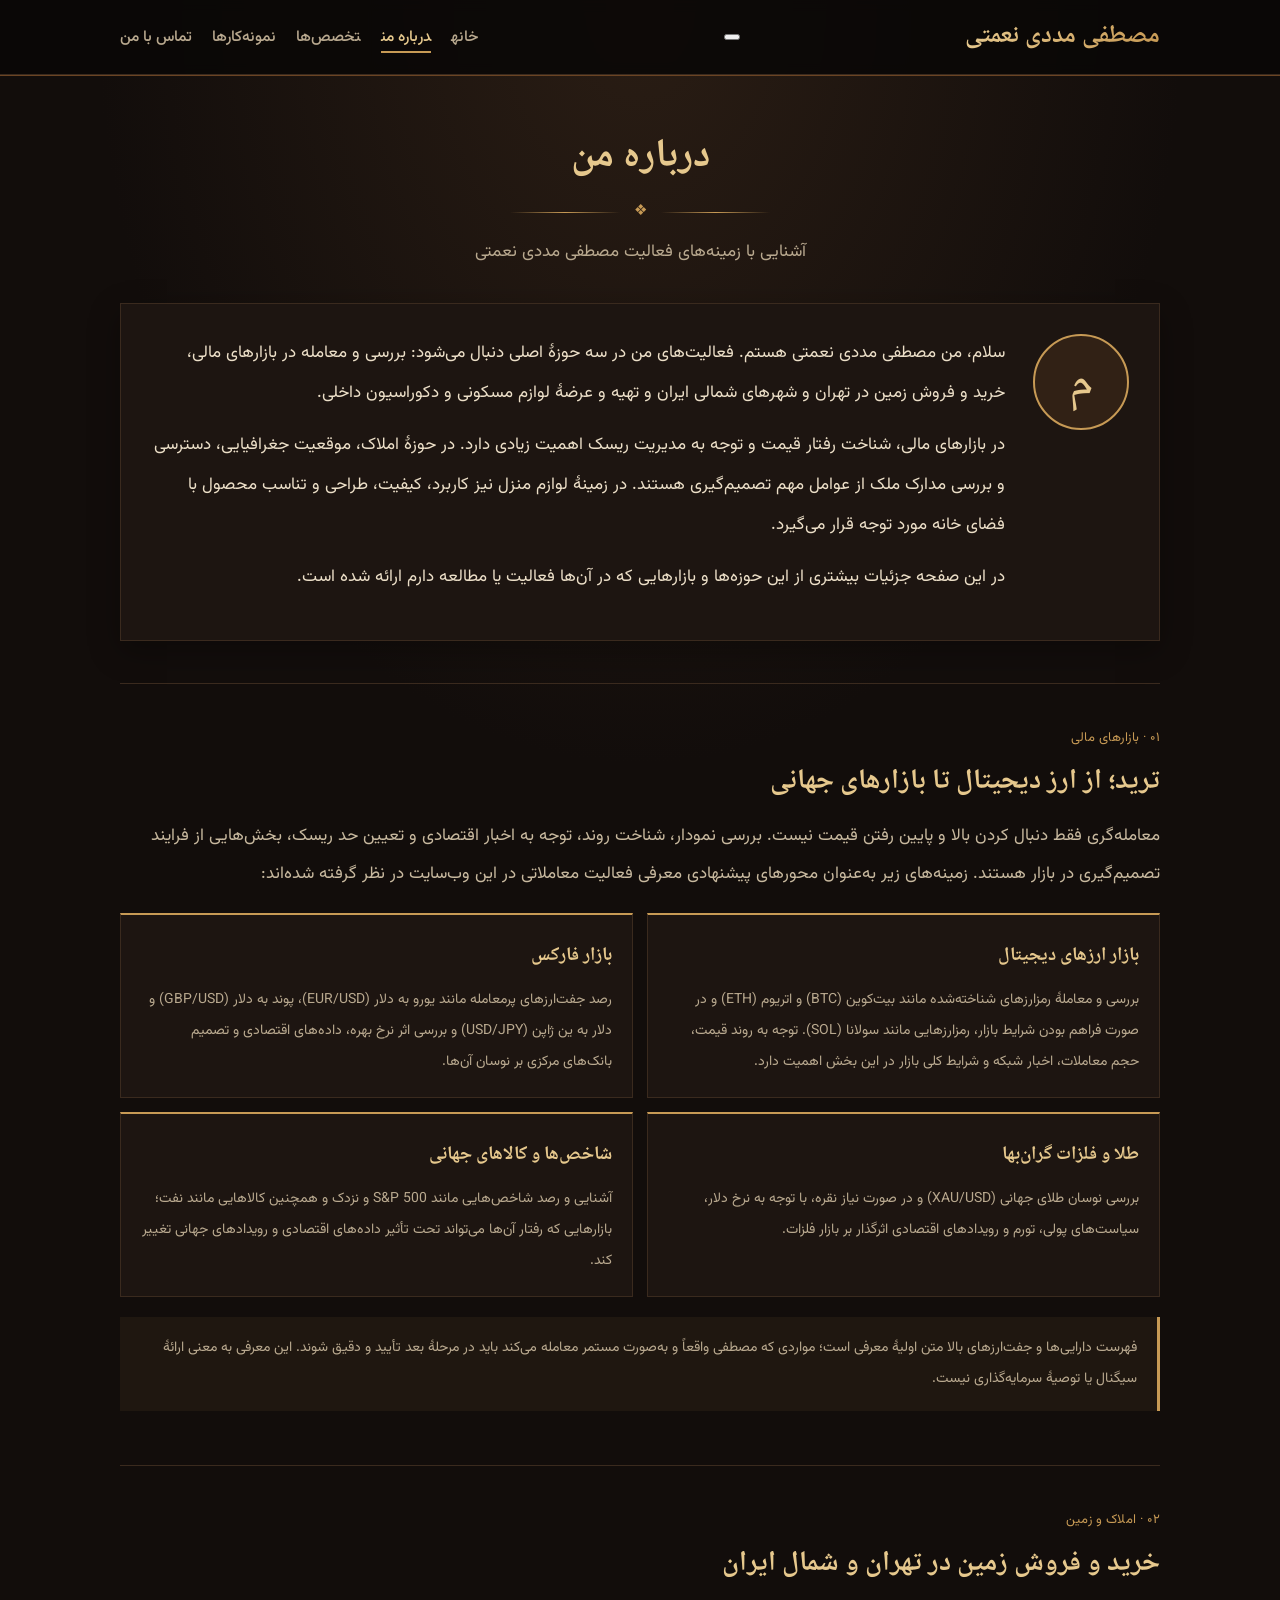
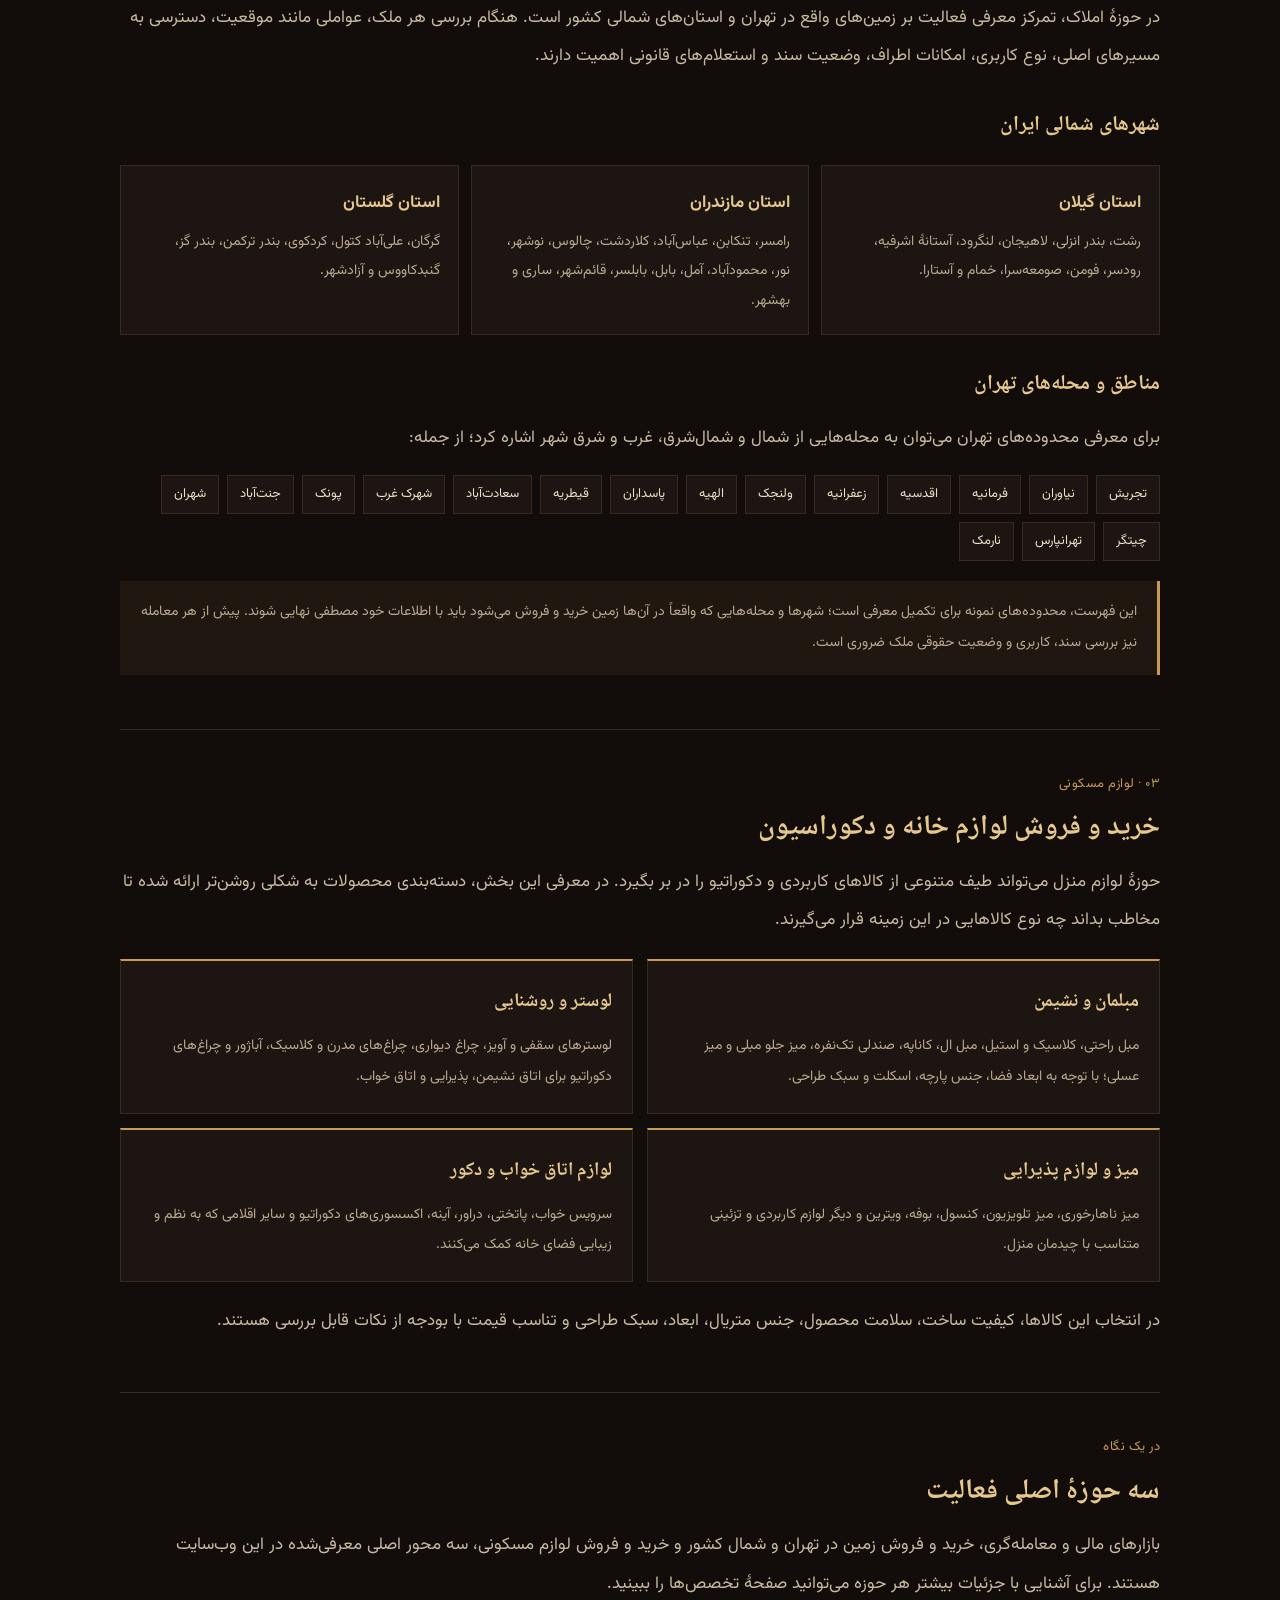
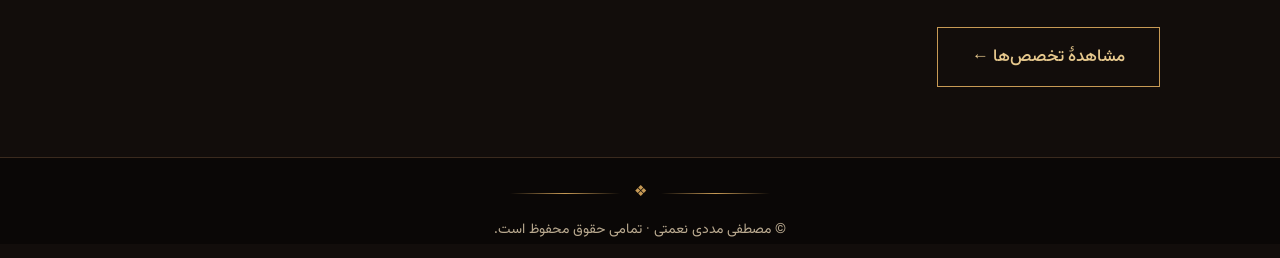
==== commit f984fda1: "Add accessible mobile hamburger navigation" ====
--- a/about/index.html
+++ b/about/index.html
@@ -9,7 +9,7 @@
 <link rel="stylesheet" href="../style.css">
 </head>
 <body>
-<header><div class="wrap bar"><a class="brand" href="../">مصطفی مددی نعمتی</a><nav aria-label="منوی اصلی"><a href="../">خانه</a><a href="../about/" class="active">درباره من</a><a href="../expertise/">تخصص‌ها</a><a href="../portfolio/">نمونه‌کارها</a><a href="../contact/">تماس با من</a></nav></div></header>
+<header><div class="wrap bar"><a class="brand" href="../">مصطفی مددی نعمتی</a><button class="menu-toggle" type="button" aria-label="باز کردن منو" aria-expanded="false" aria-controls="primary-navigation"><span></span><span></span><span></span></button><nav id="primary-navigation" aria-label="منوی اصلی"><a href="../">خانه</a><a href="../about/" class="active">درباره من</a><a href="../expertise/">تخصص‌ها</a><a href="../portfolio/">نمونه‌کارها</a><a href="../contact/">تماس با من</a></nav></div></header>
 <main>
 <div class="wrap pg about-page">
 <div class="head"><h1>درباره من</h1><div class="divider"><span>❖</span></div><p class="sub">آشنایی با زمینه‌های فعالیت مصطفی مددی نعمتی</p></div>
--- a/style.css
+++ b/style.css
@@ -175,3 +175,35 @@
  .expertise-card,.region,.good{transition:none}
  .expertise-card:hover,.region:hover,.good:hover{transform:none}
 }
+
+/* Persian copy and content layouts for inner pages */
+.about-page .about{align-items:flex-start;margin-bottom:42px}
+.about-page .about .text{flex:1;line-height:2.35}
+.about-page .about .text p{margin:0 0 12px}
+.about-detail{padding:34px 0;border-top:1px solid var(--line);line-height:2.25}
+.about-detail h2{font-size:28px;color:var(--gold2);margin:4px 0 12px}
+.about-detail h3{font-family:"Noto Naskh Arabic",serif;color:var(--gold2);font-size:21px;margin:26px 0 10px}
+.about-detail>p{color:#c8b99f;margin:8px 0 18px}
+.about-market-grid{display:grid;grid-template-columns:repeat(2,minmax(0,1fr));gap:14px;margin:20px 0}
+.about-market-grid article{padding:20px;background:var(--panel);border:1px solid var(--line);border-top:2px solid var(--gold)}
+.about-market-grid h3{margin:0 0 7px;font-size:19px}
+.about-market-grid p{color:var(--soft);font-size:14px;line-height:2.2;margin:0}
+.about-note{margin:20px 0;padding:16px 20px;border-inline-start:3px solid var(--gold);background:rgba(199,154,85,.07);color:var(--soft);font-size:14px;line-height:2.2}
+.place-columns{display:grid;grid-template-columns:repeat(3,minmax(0,1fr));gap:12px;margin:16px 0}
+.place-columns>div{padding:18px;background:var(--panel);border:1px solid var(--line)}
+.place-columns b{color:var(--gold2)}
+.place-columns p{font-size:14px;color:var(--soft);margin:6px 0 0;line-height:2.1}
+.place-tags{display:flex;flex-wrap:wrap;gap:8px;margin:14px 0}
+.place-tags span{padding:4px 12px;border:1px solid var(--line);background:var(--panel);color:var(--ink);font-size:13px}
+.about-summary{padding-bottom:10px}
+.about-summary .btn{margin-top:6px}
+.landing-intro,.contact-copy{max-width:900px;margin:0 auto 28px;padding:24px 26px;background:var(--panel);border:1px solid var(--line);color:#c8b99f;line-height:2.3}
+.contact-copy h2{font-family:"Noto Naskh Arabic",serif;color:var(--gold2);font-size:25px;margin:0 0 12px}
+.contact-copy p{margin:8px 0 14px}
+@media(max-width:700px){
+ .about-market-grid,.place-columns{grid-template-columns:1fr}
+ .about-detail{padding:28px 0}
+ .about-detail h2{font-size:24px}
+ .about-page .about{flex-direction:column;align-items:center;text-align:right}
+ .landing-intro,.contact-copy{padding:18px}
+}
